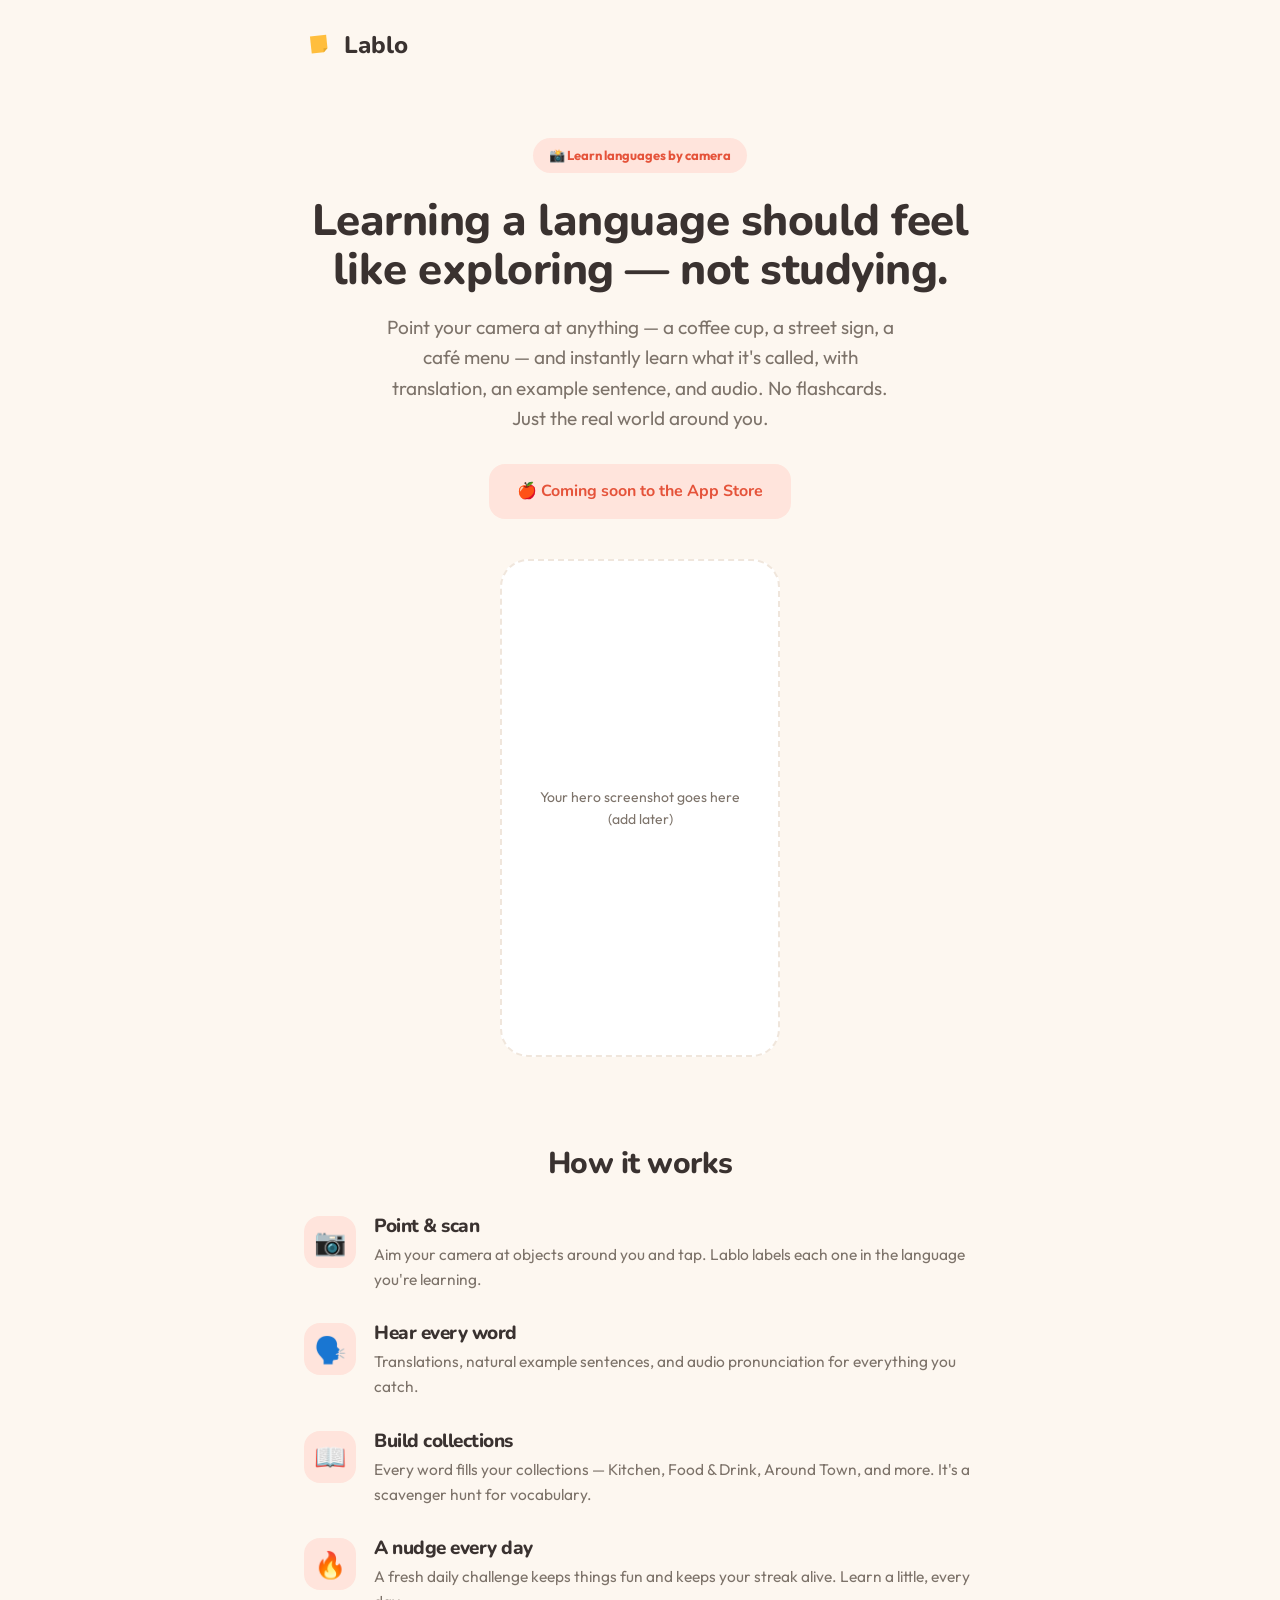
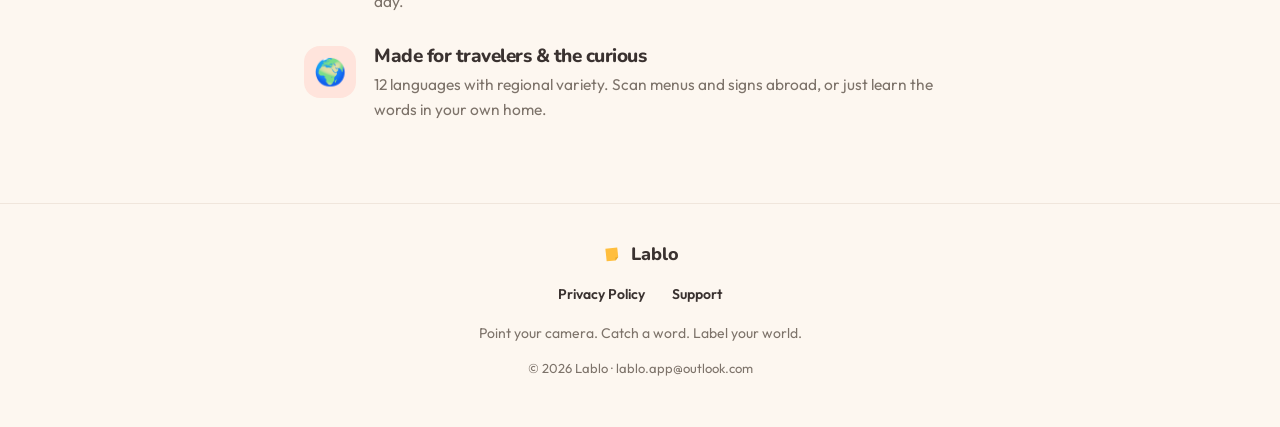
==== index.html @ a9642934 "Add files via upload" ====
<!DOCTYPE html>
<html lang="en">
<head>
<meta charset="UTF-8">
<meta name="viewport" content="width=device-width, initial-scale=1.0">
<title>Lablo — Learn languages by camera</title>
<meta name="description" content="Point your camera at anything and learn what it's called. Lablo turns the world around you into your language classroom. 12 languages, no flashcards.">
<meta property="og:title" content="Lablo — Learn languages by camera">
<meta property="og:description" content="Point your camera at the world and catch new words as you go. 12 languages. No flashcards.">
<meta property="og:type" content="website">
<link rel="preconnect" href="https://fonts.googleapis.com">
<link rel="preconnect" href="https://fonts.gstatic.com" crossorigin>
<link href="https://fonts.googleapis.com/css2?family=Nunito:wght@400;600;700;800&family=Outfit:wght@400;500;600;700&display=swap" rel="stylesheet">
<style>
  :root{
    --ink:#3a3230; --surface:#ffffff; --paper:#fdf7f0; --line:#f0e6dc;
    --muted:#7d736a; --green:#ff6b4a; --greenDk:#e5533a; --greenLt:#ffe4dc;
    --pop:#ffbe3d; --pop2:#48b085; --blue:#5b9bd5;
  }
  *{box-sizing:border-box;margin:0;padding:0;}
  body{font-family:'Outfit',sans-serif;background:var(--paper);color:var(--ink);-webkit-font-smoothing:antialiased;line-height:1.6;}
  h1,h2,h3{font-family:'Nunito',sans-serif;font-weight:800;letter-spacing:-0.5px;line-height:1.1;}
  a{color:var(--green);text-decoration:none;}
  a:hover{text-decoration:underline;}
  .wrap{max-width:720px;margin:0 auto;padding:0 24px;}

  /* header */
  header{padding:26px 0;}
  .logo{display:flex;align-items:center;gap:10px;}
  .logo svg{flex-shrink:0;}
  .logo span{font-family:'Nunito',sans-serif;font-size:24px;font-weight:800;}

  /* hero */
  .hero{text-align:center;padding:48px 0 40px;}
  .hero h1{font-size:44px;margin-bottom:18px;}
  .hero .sub{font-size:19px;color:var(--muted);max-width:520px;margin:0 auto 30px;}
  .hero .tag{display:inline-block;background:var(--greenLt);color:var(--greenDk);font-weight:700;font-size:13px;padding:7px 16px;border-radius:20px;margin-bottom:24px;}
  .cta{display:inline-flex;align-items:center;gap:9px;background:var(--ink);color:#fff;font-family:'Nunito',sans-serif;font-weight:700;font-size:16px;padding:15px 28px;border-radius:16px;}
  .cta:hover{text-decoration:none;opacity:0.92;}
  .cta.soon{background:var(--greenLt);color:var(--greenDk);cursor:default;}

  /* hero image placeholder */
  .shot{margin:40px auto 0;max-width:280px;aspect-ratio:9/16;background:var(--surface);border:2px dashed var(--line);border-radius:28px;display:flex;align-items:center;justify-content:center;color:var(--muted);font-size:14px;text-align:center;padding:20px;}

  /* features */
  .features{padding:50px 0;}
  .feature{display:flex;gap:18px;align-items:flex-start;margin-bottom:32px;}
  .feature .icon{width:52px;height:52px;border-radius:16px;background:var(--greenLt);display:flex;align-items:center;justify-content:center;font-size:26px;flex-shrink:0;}
  .feature h3{font-size:19px;margin-bottom:5px;}
  .feature p{color:var(--muted);font-size:15.5px;}

  /* section heading */
  .section-h{text-align:center;font-size:30px;margin-bottom:36px;}

  /* footer */
  footer{border-top:1px solid var(--line);padding:36px 0 48px;text-align:center;color:var(--muted);font-size:14px;}
  footer .links{margin-bottom:16px;}
  footer .links a{margin:0 12px;font-weight:600;color:var(--ink);}
  footer .brand{display:inline-flex;align-items:center;gap:8px;margin-bottom:14px;font-family:'Nunito',sans-serif;font-weight:800;font-size:18px;color:var(--ink);}

  @media(max-width:600px){
    .hero h1{font-size:34px;}
    .hero .sub{font-size:17px;}
  }
</style>
</head>
<body>

<header>
  <div class="wrap">
    <div class="logo">
      <svg width="30" height="30" viewBox="0 0 48 48"><g transform="rotate(-6 24 24)"><path d="M11 9h26v21l-6.5 6.5H11z" fill="#ffbe3d"/><path d="M30.5 36.5v-6.5h6.5z" fill="#e5a92e"/></g></svg>
      <span>Lablo</span>
    </div>
  </div>
</header>

<section class="hero">
  <div class="wrap">
    <div class="tag">📸 Learn languages by camera</div>
    <h1>Learning a language should feel like exploring — not studying.</h1>
    <p class="sub">Point your camera at anything — a coffee cup, a street sign, a café menu — and instantly learn what it's called, with translation, an example sentence, and audio. No flashcards. Just the real world around you.</p>
    <a href="#" class="cta soon">🍎 Coming soon to the App Store</a>
    <!-- When live, replace the button above with your real App Store link:
         <a href="YOUR_APP_STORE_URL" class="cta">Download on the App Store</a> -->
    <div class="shot">Your hero screenshot goes here<br>(add later)</div>
  </div>
</section>

<section class="features">
  <div class="wrap">
    <h2 class="section-h">How it works</h2>

    <div class="feature">
      <div class="icon">📷</div>
      <div>
        <h3>Point &amp; scan</h3>
        <p>Aim your camera at objects around you and tap. Lablo labels each one in the language you're learning.</p>
      </div>
    </div>

    <div class="feature">
      <div class="icon">🗣️</div>
      <div>
        <h3>Hear every word</h3>
        <p>Translations, natural example sentences, and audio pronunciation for everything you catch.</p>
      </div>
    </div>

    <div class="feature">
      <div class="icon">📖</div>
      <div>
        <h3>Build collections</h3>
        <p>Every word fills your collections — Kitchen, Food &amp; Drink, Around Town, and more. It's a scavenger hunt for vocabulary.</p>
      </div>
    </div>

    <div class="feature">
      <div class="icon">🔥</div>
      <div>
        <h3>A nudge every day</h3>
        <p>A fresh daily challenge keeps things fun and keeps your streak alive. Learn a little, every day.</p>
      </div>
    </div>

    <div class="feature">
      <div class="icon">🌍</div>
      <div>
        <h3>Made for travelers &amp; the curious</h3>
        <p>12 languages with regional variety. Scan menus and signs abroad, or just learn the words in your own home.</p>
      </div>
    </div>
  </div>
</section>

<footer>
  <div class="wrap">
    <div class="brand">
      <svg width="22" height="22" viewBox="0 0 48 48"><g transform="rotate(-6 24 24)"><path d="M11 9h26v21l-6.5 6.5H11z" fill="#ffbe3d"/><path d="M30.5 36.5v-6.5h6.5z" fill="#e5a92e"/></g></svg>
      Lablo
    </div>
    <div class="links">
      <a href="privacy.html">Privacy Policy</a>
      <a href="support.html">Support</a>
    </div>
    <div>Point your camera. Catch a word. Label your world.</div>
    <div style="margin-top:14px;font-size:13px;">© 2026 Lablo · <a href="mailto:lablo.app@outlook.com" style="color:var(--muted);">lablo.app@outlook.com</a></div>
  </div>
</footer>

</body>
</html>
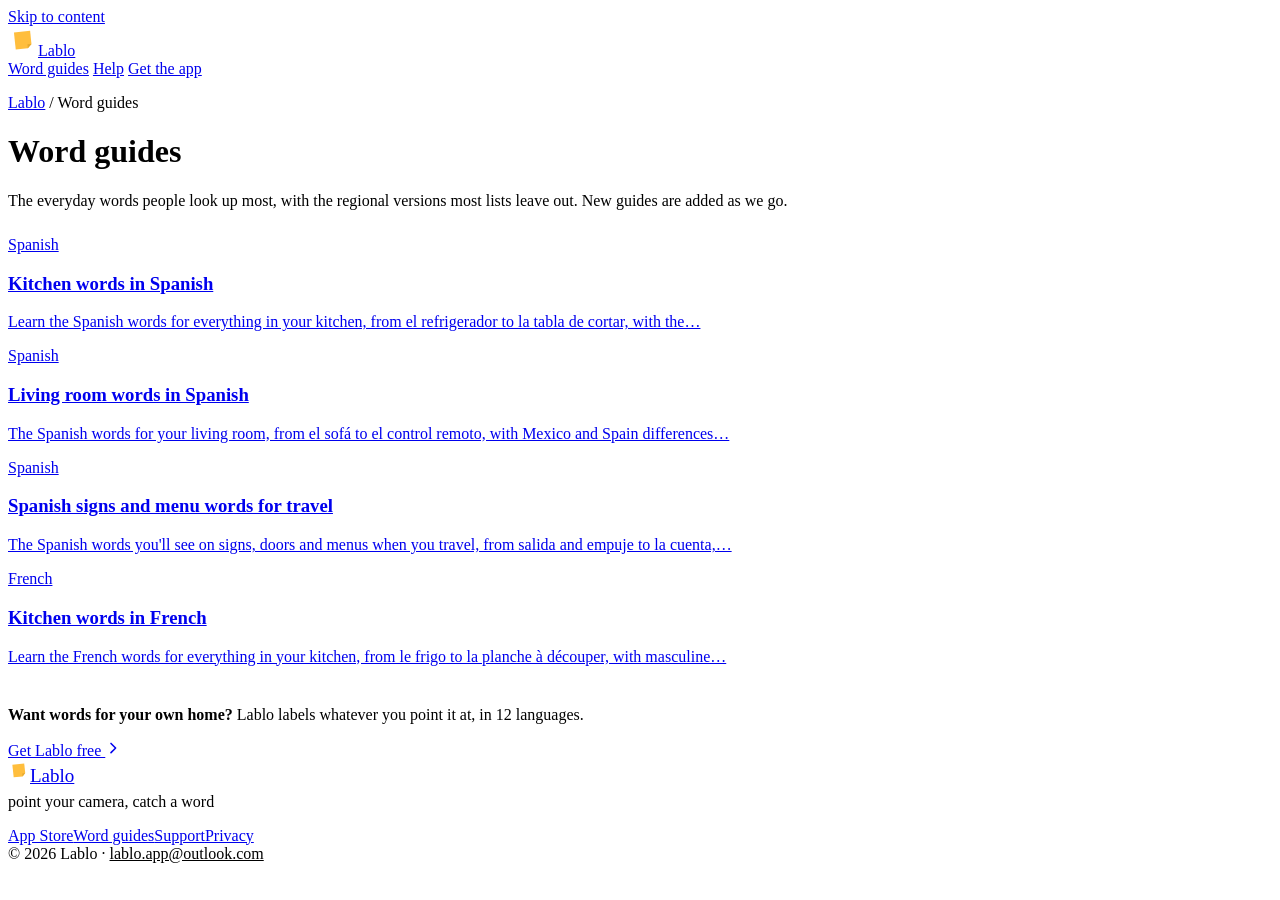
==== commit de6516f2: "Add files via upload" ====
--- a/index.html
+++ b/index.html
@@ -3,150 +3,58 @@
 <head>
 <meta charset="UTF-8">
 <meta name="viewport" content="width=device-width, initial-scale=1.0">
-<title>Lablo — Learn languages by camera</title>
-<meta name="description" content="Point your camera at anything and learn what it's called. Lablo turns the world around you into your language classroom. 12 languages, no flashcards.">
-<meta property="og:title" content="Lablo — Learn languages by camera">
-<meta property="og:description" content="Point your camera at the world and catch new words as you go. 12 languages. No flashcards.">
-<meta property="og:type" content="website">
+<title>Free Word Guides: Everyday Spanish and French Vocabulary | Lablo</title>
+<meta name="description" content="Free guides to the everyday words people look up most, in Spanish and French, with regional versions and example sentences.">
+<link rel="canonical" href="https://lablo.app/words/">
+<meta name="apple-itunes-app" content="app-id=6800958942">
+<meta name="theme-color" content="#fdf7f0">
+<meta property="og:type" content="article">
+<meta property="og:url" content="https://lablo.app/words/">
+<meta property="og:title" content="Free Word Guides: Everyday Spanish and French Vocabulary | Lablo">
+<meta property="og:description" content="Free guides to the everyday words people look up most, in Spanish and French, with regional versions and example sentences.">
+<meta property="og:image" content="https://lablo.app/assets/og-image.jpg">
+<meta name="twitter:card" content="summary_large_image">
+<link rel="icon" href="/assets/favicon.svg" type="image/svg+xml">
 <link rel="preconnect" href="https://fonts.googleapis.com">
 <link rel="preconnect" href="https://fonts.gstatic.com" crossorigin>
-<link href="https://fonts.googleapis.com/css2?family=Nunito:wght@400;600;700;800&family=Outfit:wght@400;500;600;700&display=swap" rel="stylesheet">
-<style>
-  :root{
-    --ink:#3a3230; --surface:#ffffff; --paper:#fdf7f0; --line:#f0e6dc;
-    --muted:#7d736a; --green:#ff6b4a; --greenDk:#e5533a; --greenLt:#ffe4dc;
-    --pop:#ffbe3d; --pop2:#48b085; --blue:#5b9bd5;
-  }
-  *{box-sizing:border-box;margin:0;padding:0;}
-  body{font-family:'Outfit',sans-serif;background:var(--paper);color:var(--ink);-webkit-font-smoothing:antialiased;line-height:1.6;}
-  h1,h2,h3{font-family:'Nunito',sans-serif;font-weight:800;letter-spacing:-0.5px;line-height:1.1;}
-  a{color:var(--green);text-decoration:none;}
-  a:hover{text-decoration:underline;}
-  .wrap{max-width:720px;margin:0 auto;padding:0 24px;}
+<link href="https://fonts.googleapis.com/css2?family=Nunito:wght@600;700;800&family=Outfit:wght@400;500;600;700&family=Kalam&display=swap" rel="stylesheet">
+<link rel="stylesheet" href="/assets/site.css">
 
-  /* header */
-  header{padding:26px 0;}
-  .logo{display:flex;align-items:center;gap:10px;}
-  .logo svg{flex-shrink:0;}
-  .logo span{font-family:'Nunito',sans-serif;font-size:24px;font-weight:800;}
-
-  /* hero */
-  .hero{text-align:center;padding:48px 0 40px;}
-  .hero h1{font-size:44px;margin-bottom:18px;}
-  .hero .sub{font-size:19px;color:var(--muted);max-width:520px;margin:0 auto 30px;}
-  .hero .tag{display:inline-block;background:var(--greenLt);color:var(--greenDk);font-weight:700;font-size:13px;padding:7px 16px;border-radius:20px;margin-bottom:24px;}
-  .cta{display:inline-flex;align-items:center;gap:9px;background:var(--ink);color:#fff;font-family:'Nunito',sans-serif;font-weight:700;font-size:16px;padding:15px 28px;border-radius:16px;}
-  .cta:hover{text-decoration:none;opacity:0.92;}
-  .cta.soon{background:var(--greenLt);color:var(--greenDk);cursor:default;}
-
-  /* hero image placeholder */
-  .shot{margin:40px auto 0;max-width:280px;aspect-ratio:9/16;background:var(--surface);border:2px dashed var(--line);border-radius:28px;display:flex;align-items:center;justify-content:center;color:var(--muted);font-size:14px;text-align:center;padding:20px;}
-
-  /* features */
-  .features{padding:50px 0;}
-  .feature{display:flex;gap:18px;align-items:flex-start;margin-bottom:32px;}
-  .feature .icon{width:52px;height:52px;border-radius:16px;background:var(--greenLt);display:flex;align-items:center;justify-content:center;font-size:26px;flex-shrink:0;}
-  .feature h3{font-size:19px;margin-bottom:5px;}
-  .feature p{color:var(--muted);font-size:15.5px;}
-
-  /* section heading */
-  .section-h{text-align:center;font-size:30px;margin-bottom:36px;}
-
-  /* footer */
-  footer{border-top:1px solid var(--line);padding:36px 0 48px;text-align:center;color:var(--muted);font-size:14px;}
-  footer .links{margin-bottom:16px;}
-  footer .links a{margin:0 12px;font-weight:600;color:var(--ink);}
-  footer .brand{display:inline-flex;align-items:center;gap:8px;margin-bottom:14px;font-family:'Nunito',sans-serif;font-weight:800;font-size:18px;color:var(--ink);}
-
-  @media(max-width:600px){
-    .hero h1{font-size:34px;}
-    .hero .sub{font-size:17px;}
-  }
-</style>
 </head>
 <body>
-
-<header>
+<a class="skip" href="#main">Skip to content</a>
+<svg width="0" height="0" style="position:absolute" aria-hidden="true">
+  <symbol id="d-phone" viewBox="0 0 24 24"><g fill="none" stroke="currentColor" stroke-width="2.1" stroke-linecap="round" stroke-linejoin="round"><path d="M7.2 3.2c3.2-.2 6.4-.2 9.6 0 .2 5.9.2 11.7 0 17.6-3.2.2-6.4.2-9.6 0-.2-5.9-.2-11.7 0-17.6z"/><path d="M10.6 17.8c1-.1 1.9-.1 2.8 0"/></g></symbol>
+  <symbol id="d-next" viewBox="0 0 24 24"><path d="M9 5.2c2.3 2.3 4.6 4.6 6.9 6.8-2.3 2.4-4.6 4.7-6.9 7" fill="none" stroke="currentColor" stroke-width="2.4" stroke-linecap="round" stroke-linejoin="round"/></symbol>
+</svg>
+<header class="site-head">
   <div class="wrap">
-    <div class="logo">
-      <svg width="30" height="30" viewBox="0 0 48 48"><g transform="rotate(-6 24 24)"><path d="M11 9h26v21l-6.5 6.5H11z" fill="#ffbe3d"/><path d="M30.5 36.5v-6.5h6.5z" fill="#e5a92e"/></g></svg>
-      <span>Lablo</span>
-    </div>
+    <a class="brand" href="/" aria-label="Lablo home"><svg width="30" height="30" viewBox="0 0 48 48" aria-hidden="true"><g transform="rotate(-6 24 24)"><path d="M11 9h26v21l-6.5 6.5H11z" fill="#ffbe3d"/><path d="M30.5 36.5v-6.5h6.5z" fill="#e5a92e"/></g></svg>Lablo</a>
+    <nav class="nav" aria-label="Main">
+      <a class="hide-sm" href="/words/">Word guides</a>
+      <a class="hide-sm" href="/support.html">Help</a>
+      <a class="get" href="https://apps.apple.com/us/app/lablo/id6800958942">Get the app</a>
+    </nav>
   </div>
 </header>
 
-<section class="hero">
+<main id="main"><div class="wrap narrow article">
+<p class="crumbs"><a href="/">Lablo</a> / Word guides</p><h1>Word guides</h1>
+<p class="intro">The everyday words people look up most, with the regional versions most lists leave out. New guides are added as we go.</p>
+<div class="guides" style="margin-top:26px"><a class="card guide" href="/words/spanish-kitchen-words.html"><span class="lang-tag">Spanish</span><h3>Kitchen words in Spanish</h3><p>Learn the Spanish words for everything in your kitchen, from el refrigerador to la tabla de cortar, with the…</p></a><a class="card guide" href="/words/spanish-living-room-words.html"><span class="lang-tag">Spanish</span><h3>Living room words in Spanish</h3><p>The Spanish words for your living room, from el sofá to el control remoto, with Mexico and Spain differences…</p></a><a class="card guide" href="/words/spanish-signs-and-menus.html"><span class="lang-tag">Spanish</span><h3>Spanish signs and menu words for travel</h3><p>The Spanish words you&#x27;ll see on signs, doors and menus when you travel, from salida and empuje to la cuenta,…</p></a><a class="card guide" href="/words/french-kitchen-words.html"><span class="lang-tag">French</span><h3>Kitchen words in French</h3><p>Learn the French words for everything in your kitchen, from le frigo to la planche à découper, with masculine…</p></a></div>
+<div class="sticky inline-cta" style="margin-top:40px"><p><strong>Want words for your own home?</strong> Lablo labels whatever you point it at, in 12 languages.</p><a class="btn" href="https://apps.apple.com/us/app/lablo/id6800958942">Get Lablo free <svg width="16" height="16" aria-hidden="true"><use href="#d-next"/></svg></a></div>
+</div></main>
+<footer class="site-foot">
   <div class="wrap">
-    <div class="tag">📸 Learn languages by camera</div>
-    <h1>Learning a language should feel like exploring — not studying.</h1>
-    <p class="sub">Point your camera at anything — a coffee cup, a street sign, a café menu — and instantly learn what it's called, with translation, an example sentence, and audio. No flashcards. Just the real world around you.</p>
-    <a href="#" class="cta soon">🍎 Coming soon to the App Store</a>
-    <!-- When live, replace the button above with your real App Store link:
-         <a href="YOUR_APP_STORE_URL" class="cta">Download on the App Store</a> -->
-    <div class="shot">Your hero screenshot goes here<br>(add later)</div>
-  </div>
-</section>
-
-<section class="features">
-  <div class="wrap">
-    <h2 class="section-h">How it works</h2>
-
-    <div class="feature">
-      <div class="icon">📷</div>
-      <div>
-        <h3>Point &amp; scan</h3>
-        <p>Aim your camera at objects around you and tap. Lablo labels each one in the language you're learning.</p>
-      </div>
+    <div>
+      <a class="brand" href="/" style="font-size:19px"><svg width="22" height="22" viewBox="0 0 48 48" aria-hidden="true"><g transform="rotate(-6 24 24)"><path d="M11 9h26v21l-6.5 6.5H11z" fill="#ffbe3d"/><path d="M30.5 36.5v-6.5h6.5z" fill="#e5a92e"/></g></svg>Lablo</a>
+      <p class="sign" style="margin-top:6px">point your camera, catch a word</p>
     </div>
-
-    <div class="feature">
-      <div class="icon">🗣️</div>
-      <div>
-        <h3>Hear every word</h3>
-        <p>Translations, natural example sentences, and audio pronunciation for everything you catch.</p>
-      </div>
-    </div>
-
-    <div class="feature">
-      <div class="icon">📖</div>
-      <div>
-        <h3>Build collections</h3>
-        <p>Every word fills your collections — Kitchen, Food &amp; Drink, Around Town, and more. It's a scavenger hunt for vocabulary.</p>
-      </div>
-    </div>
-
-    <div class="feature">
-      <div class="icon">🔥</div>
-      <div>
-        <h3>A nudge every day</h3>
-        <p>A fresh daily challenge keeps things fun and keeps your streak alive. Learn a little, every day.</p>
-      </div>
-    </div>
-
-    <div class="feature">
-      <div class="icon">🌍</div>
-      <div>
-        <h3>Made for travelers &amp; the curious</h3>
-        <p>12 languages with regional variety. Scan menus and signs abroad, or just learn the words in your own home.</p>
-      </div>
-    </div>
-  </div>
-</section>
-
-<footer>
-  <div class="wrap">
-    <div class="brand">
-      <svg width="22" height="22" viewBox="0 0 48 48"><g transform="rotate(-6 24 24)"><path d="M11 9h26v21l-6.5 6.5H11z" fill="#ffbe3d"/><path d="M30.5 36.5v-6.5h6.5z" fill="#e5a92e"/></g></svg>
-      Lablo
-    </div>
-    <div class="links">
-      <a href="privacy.html">Privacy Policy</a>
-      <a href="support.html">Support</a>
-    </div>
-    <div>Point your camera. Catch a word. Label your world.</div>
-    <div style="margin-top:14px;font-size:13px;">© 2026 Lablo · <a href="mailto:lablo.app@outlook.com" style="color:var(--muted);">lablo.app@outlook.com</a></div>
+    <nav aria-label="Footer">
+      <a href="https://apps.apple.com/us/app/lablo/id6800958942">App Store</a><a href="/words/">Word guides</a><a href="/support.html">Support</a><a href="/privacy.html">Privacy</a>
+    </nav>
+    <div>© 2026 Lablo · <a href="mailto:lablo.app@outlook.com" style="color:var(--muted)">lablo.app@outlook.com</a></div>
   </div>
 </footer>
-
 </body>
 </html>
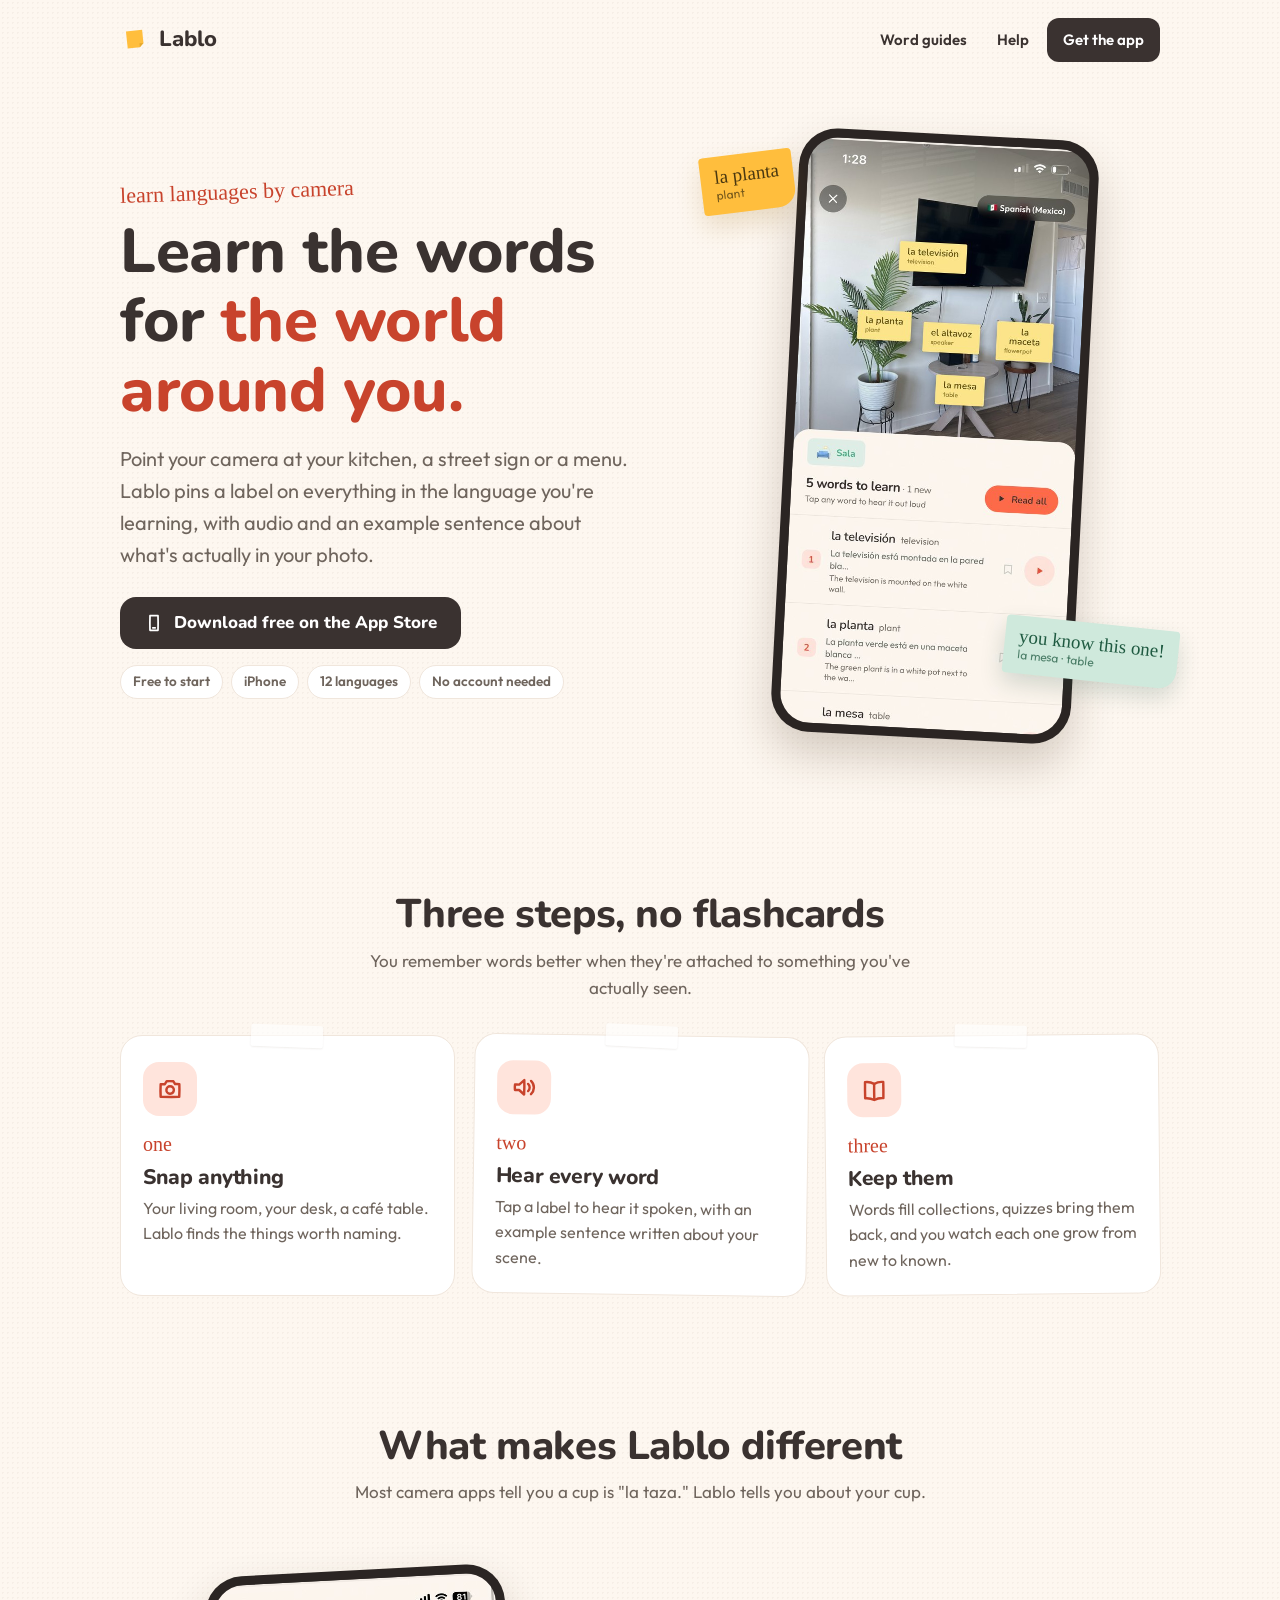
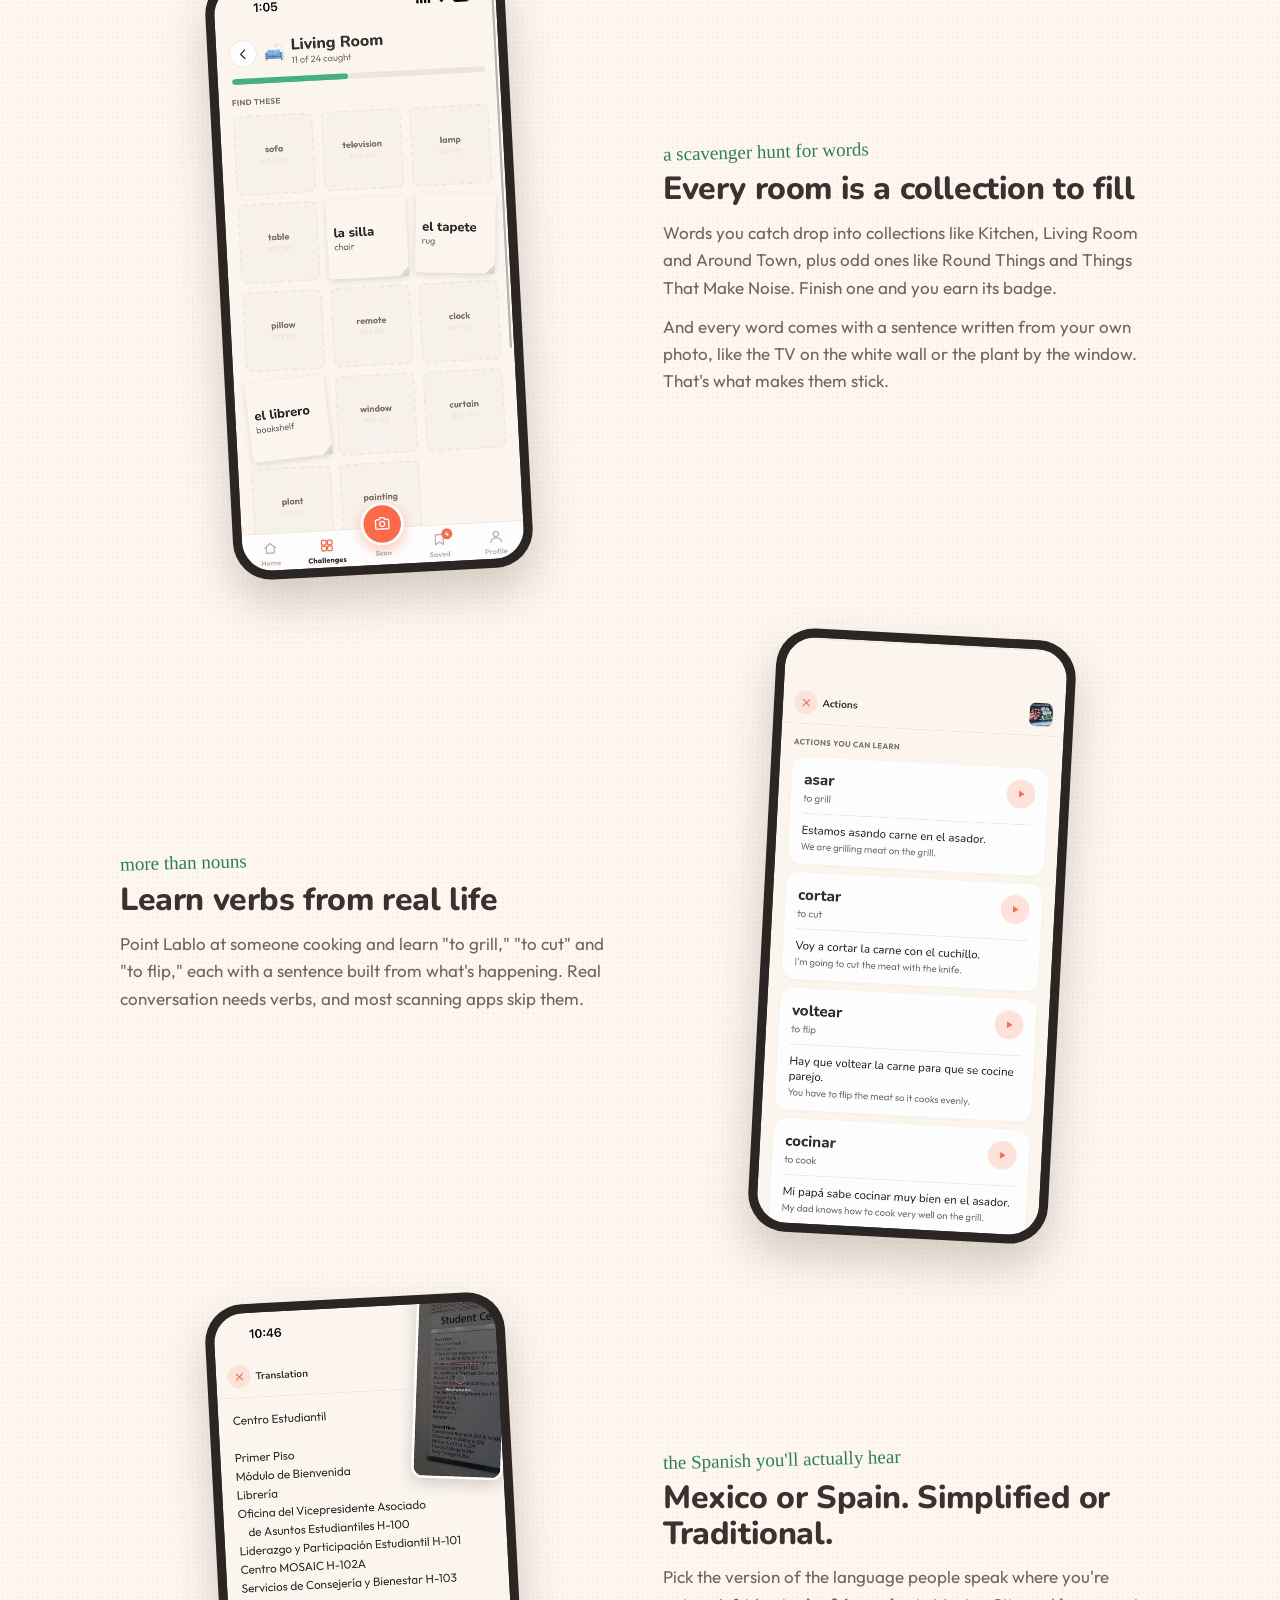
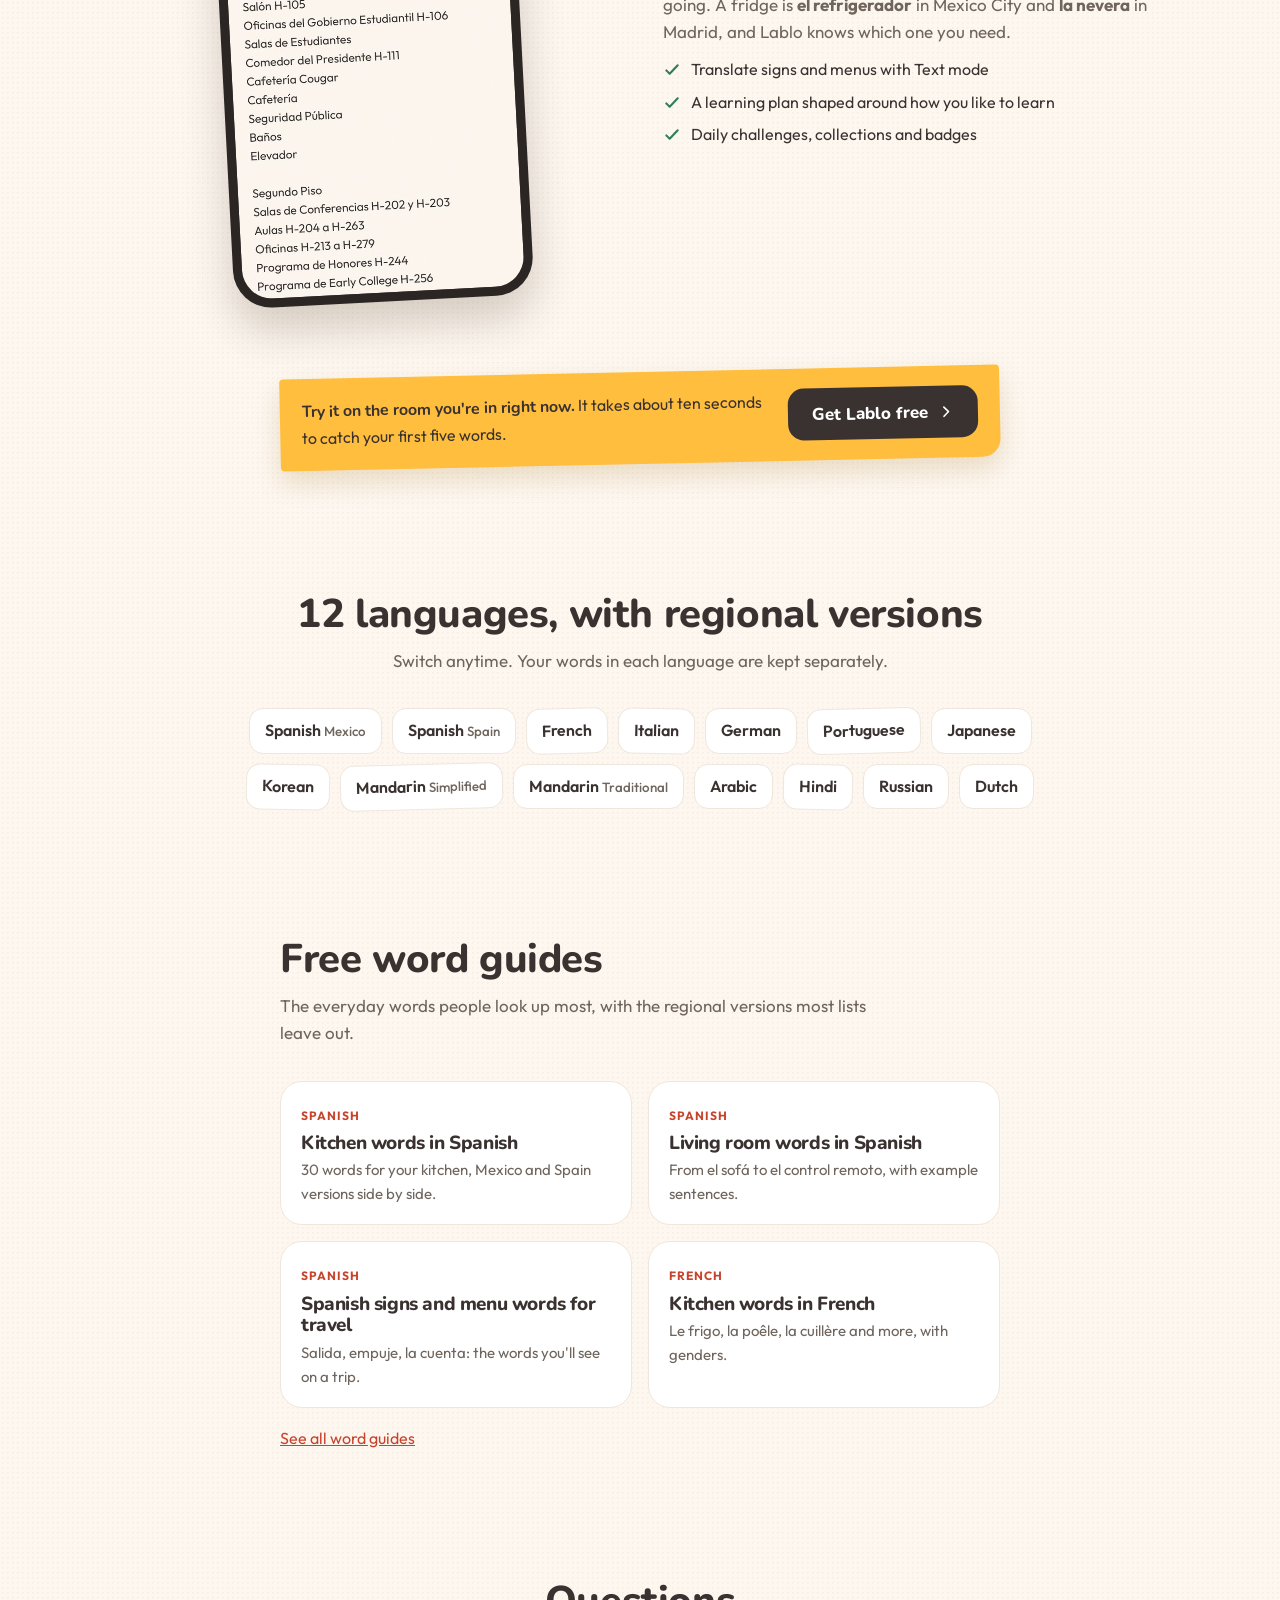
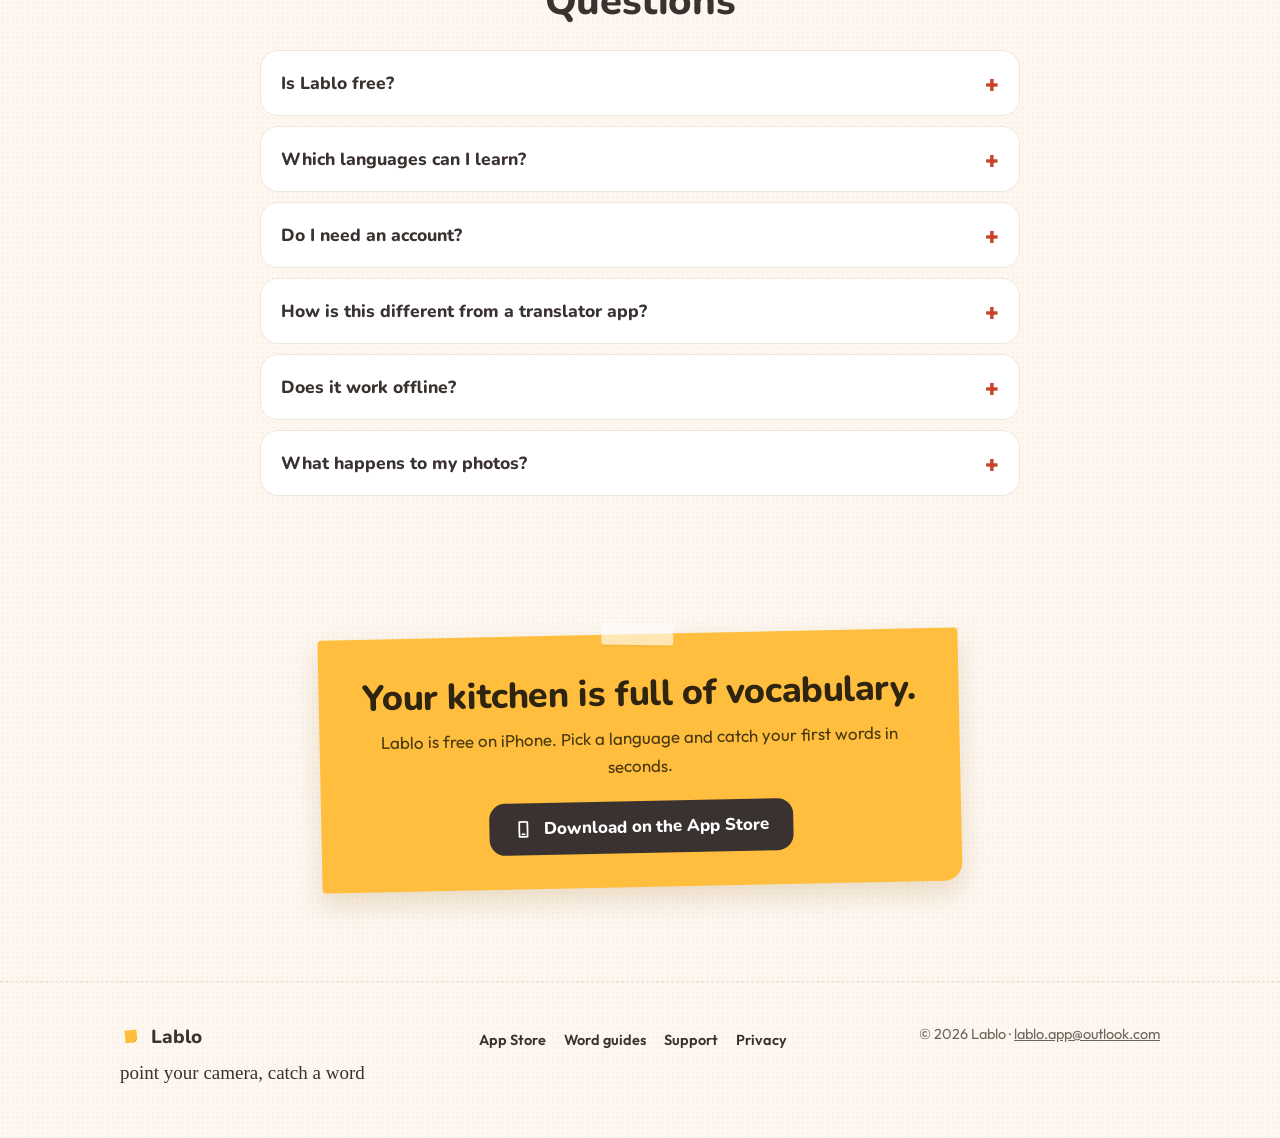
==== commit 039b3f17: "Add files via upload" ====
--- a/index.html
+++ b/index.html
@@ -3,47 +3,220 @@
 <head>
 <meta charset="UTF-8">
 <meta name="viewport" content="width=device-width, initial-scale=1.0">
-<title>Free Word Guides: Everyday Spanish and French Vocabulary | Lablo</title>
-<meta name="description" content="Free guides to the everyday words people look up most, in Spanish and French, with regional versions and example sentences.">
-<link rel="canonical" href="https://lablo.app/words/">
+<title>Lablo: Learn a Language With Your Camera | Free iPhone App</title>
+<meta name="description" content="Point your camera at your kitchen, a street sign or a menu and Lablo labels everything in the language you're learning, with audio and example sentences. Free on iPhone. 12 languages.">
+<link rel="canonical" href="https://lablo.app/">
 <meta name="apple-itunes-app" content="app-id=6800958942">
 <meta name="theme-color" content="#fdf7f0">
-<meta property="og:type" content="article">
-<meta property="og:url" content="https://lablo.app/words/">
-<meta property="og:title" content="Free Word Guides: Everyday Spanish and French Vocabulary | Lablo">
-<meta property="og:description" content="Free guides to the everyday words people look up most, in Spanish and French, with regional versions and example sentences.">
-<meta property="og:image" content="https://lablo.app/assets/og-image.jpg">
+<meta property="og:type" content="website">
+<meta property="og:url" content="https://lablo.app/">
+<meta property="og:title" content="Lablo: learn the words for the world around you">
+<meta property="og:description" content="Point your camera at anything and learn what it's called in Spanish, French, Japanese and 9 more languages. Free on iPhone.">
+<meta property="og:image" content="https://lablo.app/og-image.jpg">
 <meta name="twitter:card" content="summary_large_image">
-<link rel="icon" href="/assets/favicon.svg" type="image/svg+xml">
+<link rel="icon" href="/favicon.svg" type="image/svg+xml">
 <link rel="preconnect" href="https://fonts.googleapis.com">
 <link rel="preconnect" href="https://fonts.gstatic.com" crossorigin>
 <link href="https://fonts.googleapis.com/css2?family=Nunito:wght@600;700;800&family=Outfit:wght@400;500;600;700&family=Kalam&display=swap" rel="stylesheet">
-<link rel="stylesheet" href="/assets/site.css">
-
+<link rel="stylesheet" href="/site.css">
+<script type="application/ld+json">
+{
+  "@context":"https://schema.org",
+  "@type":"MobileApplication",
+  "name":"Lablo",
+  "operatingSystem":"iOS",
+  "applicationCategory":"EducationalApplication",
+  "description":"Learn a language with your camera. Lablo labels the things around you in the language you're learning, with audio and example sentences.",
+  "url":"https://lablo.app/",
+  "downloadUrl":"https://apps.apple.com/us/app/lablo/id6800958942",
+  "image":"https://lablo.app/og-image.jpg",
+  "inLanguage":"en",
+  "offers":{"@type":"Offer","price":"0","priceCurrency":"USD"}
+}
+</script>
+<script type="application/ld+json">
+{
+  "@context":"https://schema.org",
+  "@type":"FAQPage",
+  "mainEntity":[
+    {"@type":"Question","name":"Is Lablo free?","acceptedAnswer":{"@type":"Answer","text":"Yes. Lablo is free to download and includes 15 scans every day. Your words, collections and progress are always yours."}},
+    {"@type":"Question","name":"Which languages can I learn with Lablo?","acceptedAnswer":{"@type":"Answer","text":"Spanish (Mexico or Spain), French, Italian, German, Portuguese, Japanese, Korean, Mandarin Chinese (Simplified or Traditional), Arabic, Hindi, Russian and Dutch."}},
+    {"@type":"Question","name":"Do I need an account?","acceptedAnswer":{"@type":"Answer","text":"No. Open the app, pick your language and start scanning. There's nothing to sign up for."}},
+    {"@type":"Question","name":"How is Lablo different from a translator app?","acceptedAnswer":{"@type":"Answer","text":"A translator gives you an answer and you move on. Lablo helps you keep the words: it labels the objects in your own photo, writes example sentences about that exact scene, saves words to collections, and quizzes you on them later."}},
+    {"@type":"Question","name":"Does Lablo work offline?","acceptedAnswer":{"@type":"Answer","text":"Scanning needs an internet connection. Your saved words, collections and progress are stored on your phone."}},
+    {"@type":"Question","name":"What happens to my photos?","acceptedAnswer":{"@type":"Answer","text":"Photos are only used to create your labels and sentences. They aren't sold, used for ads, or linked to your identity. See the privacy policy for details."}}
+  ]
+}
+</script>
 </head>
 <body>
 <a class="skip" href="#main">Skip to content</a>
+
+<!-- hand-drawn doodles (Lablo's own icon set) -->
 <svg width="0" height="0" style="position:absolute" aria-hidden="true">
+  <symbol id="d-camera" viewBox="0 0 24 24"><g fill="none" stroke="currentColor" stroke-width="2.1" stroke-linecap="round" stroke-linejoin="round"><path d="M4 7.9c1.2-.1 2.4 0 3.6 0l1.6-2.6c1.9-.1 3.8-.1 5.7.1l1.5 2.4c1.2 0 2.4-.1 3.6.1.2 3.6.1 7.2-.1 10.8-5.3.2-10.6.1-15.9 0-.2-3.6-.2-7.2 0-10.8z"/><path d="M12 9.6c2 0 3.4 1.4 3.3 3.3-.1 1.9-1.5 3.2-3.4 3.1-1.8-.1-3.1-1.5-3-3.3.1-1.7 1.4-3.1 3.1-3.1z"/></g></symbol>
+  <symbol id="d-sound" viewBox="0 0 24 24"><g fill="none" stroke="currentColor" stroke-width="2.1" stroke-linecap="round" stroke-linejoin="round"><path d="M4.2 9.7c1.2-.1 2.4-.1 3.6 0l4.3-3.9c.2 4.1.2 8.2 0 12.3l-4.3-3.8c-1.2.1-2.4.1-3.6 0-.2-1.5-.2-3.1 0-4.6z"/><path d="M15.4 9c.9.8 1.4 1.9 1.4 3.1 0 1.1-.5 2.2-1.3 3"/><path d="M17.9 6.4c1.6 1.5 2.5 3.5 2.5 5.7 0 2.1-.9 4.1-2.4 5.6"/></g></symbol>
+  <symbol id="d-book" viewBox="0 0 24 24"><g fill="none" stroke="currentColor" stroke-width="2.1" stroke-linecap="round" stroke-linejoin="round"><path d="M12 6.6c-2.4-1.4-5.1-1.9-7.8-1.6-.1 4.6-.1 9.2 0 13.8 2.7-.2 5.4.3 7.8 1.6 2.4-1.3 5.1-1.8 7.8-1.6.1-4.6.1-9.2 0-13.8-2.7-.3-5.4.2-7.8 1.6z"/><path d="M12 6.7c-.1 4.3-.1 8.6 0 12.9"/></g></symbol>
+  <symbol id="d-check" viewBox="0 0 24 24"><path d="M4.5 12.6c1.5 1.4 3 2.9 4.4 4.4 3.6-3.8 7.2-7.6 10.7-11.3" fill="none" stroke="currentColor" stroke-width="2.8" stroke-linecap="round" stroke-linejoin="round"/></symbol>
+  <symbol id="d-next" viewBox="0 0 24 24"><path d="M9 5.2c2.3 2.3 4.6 4.6 6.9 6.8-2.3 2.4-4.6 4.7-6.9 7" fill="none" stroke="currentColor" stroke-width="2.4" stroke-linecap="round" stroke-linejoin="round"/></symbol>
   <symbol id="d-phone" viewBox="0 0 24 24"><g fill="none" stroke="currentColor" stroke-width="2.1" stroke-linecap="round" stroke-linejoin="round"><path d="M7.2 3.2c3.2-.2 6.4-.2 9.6 0 .2 5.9.2 11.7 0 17.6-3.2.2-6.4.2-9.6 0-.2-5.9-.2-11.7 0-17.6z"/><path d="M10.6 17.8c1-.1 1.9-.1 2.8 0"/></g></symbol>
-  <symbol id="d-next" viewBox="0 0 24 24"><path d="M9 5.2c2.3 2.3 4.6 4.6 6.9 6.8-2.3 2.4-4.6 4.7-6.9 7" fill="none" stroke="currentColor" stroke-width="2.4" stroke-linecap="round" stroke-linejoin="round"/></symbol>
 </svg>
+
 <header class="site-head">
   <div class="wrap">
-    <a class="brand" href="/" aria-label="Lablo home"><svg width="30" height="30" viewBox="0 0 48 48" aria-hidden="true"><g transform="rotate(-6 24 24)"><path d="M11 9h26v21l-6.5 6.5H11z" fill="#ffbe3d"/><path d="M30.5 36.5v-6.5h6.5z" fill="#e5a92e"/></g></svg>Lablo</a>
+    <a class="brand" href="/" aria-label="Lablo home">
+      <svg width="30" height="30" viewBox="0 0 48 48" aria-hidden="true"><g transform="rotate(-6 24 24)"><path d="M11 9h26v21l-6.5 6.5H11z" fill="#ffbe3d"/><path d="M30.5 36.5v-6.5h6.5z" fill="#e5a92e"/></g></svg>
+      Lablo
+    </a>
     <nav class="nav" aria-label="Main">
-      <a class="hide-sm" href="/words/">Word guides</a>
+      <a class="hide-sm" href="/guides.html">Word guides</a>
       <a class="hide-sm" href="/support.html">Help</a>
       <a class="get" href="https://apps.apple.com/us/app/lablo/id6800958942">Get the app</a>
     </nav>
   </div>
 </header>
 
-<main id="main"><div class="wrap narrow article">
-<p class="crumbs"><a href="/">Lablo</a> / Word guides</p><h1>Word guides</h1>
-<p class="intro">The everyday words people look up most, with the regional versions most lists leave out. New guides are added as we go.</p>
-<div class="guides" style="margin-top:26px"><a class="card guide" href="/words/spanish-kitchen-words.html"><span class="lang-tag">Spanish</span><h3>Kitchen words in Spanish</h3><p>Learn the Spanish words for everything in your kitchen, from el refrigerador to la tabla de cortar, with the…</p></a><a class="card guide" href="/words/spanish-living-room-words.html"><span class="lang-tag">Spanish</span><h3>Living room words in Spanish</h3><p>The Spanish words for your living room, from el sofá to el control remoto, with Mexico and Spain differences…</p></a><a class="card guide" href="/words/spanish-signs-and-menus.html"><span class="lang-tag">Spanish</span><h3>Spanish signs and menu words for travel</h3><p>The Spanish words you&#x27;ll see on signs, doors and menus when you travel, from salida and empuje to la cuenta,…</p></a><a class="card guide" href="/words/french-kitchen-words.html"><span class="lang-tag">French</span><h3>Kitchen words in French</h3><p>Learn the French words for everything in your kitchen, from le frigo to la planche à découper, with masculine…</p></a></div>
-<div class="sticky inline-cta" style="margin-top:40px"><p><strong>Want words for your own home?</strong> Lablo labels whatever you point it at, in 12 languages.</p><a class="btn" href="https://apps.apple.com/us/app/lablo/id6800958942">Get Lablo free <svg width="16" height="16" aria-hidden="true"><use href="#d-next"/></svg></a></div>
-</div></main>
+<main id="main">
+<section class="hero">
+  <div class="wrap">
+    <div>
+      <span class="kicker">learn languages by camera</span>
+      <h1>Learn the words for <em>the world around you.</em></h1>
+      <p class="lead">Point your camera at your kitchen, a street sign or a menu. Lablo pins a label on everything in the language you're learning, with audio and an example sentence about what's actually in your photo.</p>
+      <a class="btn" href="https://apps.apple.com/us/app/lablo/id6800958942">
+        <svg width="20" height="20" aria-hidden="true"><use href="#d-phone"/></svg>
+        Download free on the App Store
+      </a>
+      <div class="chips"><span class="chip">Free to start</span><span class="chip">iPhone</span><span class="chip">12 languages</span><span class="chip">No account needed</span></div>
+    </div>
+    <div class="hero-art">
+      <span class="note sticky n1">la planta<small>plant</small></span>
+      <div class="phone tilt-r"><img src="/shot-1_hero.jpg" alt="Lablo labeling a living room in Spanish: la televisión, la planta, la mesa" width="560" height="1164" fetchpriority="high"></div>
+      <span class="note sticky n2">you know this one!<small>la mesa · table</small></span>
+    </div>
+  </div>
+</section>
+
+<section aria-labelledby="how">
+  <div class="wrap">
+    <div class="center">
+      <h2 class="section-h" id="how">Three steps, no flashcards</h2>
+      <p class="section-sub">You remember words better when they're attached to something you've actually seen.</p>
+    </div>
+    <div class="steps">
+      <div class="card step"><span class="tape"></span>
+        <div class="doodle"><svg width="28" height="28" style="color:var(--coral-dk)" aria-hidden="true"><use href="#d-camera"/></svg></div>
+        <span class="num">one</span><h3>Snap anything</h3><p>Your living room, your desk, a café table. Lablo finds the things worth naming.</p></div>
+      <div class="card step"><span class="tape"></span>
+        <div class="doodle"><svg width="28" height="28" style="color:var(--coral-dk)" aria-hidden="true"><use href="#d-sound"/></svg></div>
+        <span class="num">two</span><h3>Hear every word</h3><p>Tap a label to hear it spoken, with an example sentence written about your scene.</p></div>
+      <div class="card step"><span class="tape"></span>
+        <div class="doodle"><svg width="28" height="28" style="color:var(--coral-dk)" aria-hidden="true"><use href="#d-book"/></svg></div>
+        <span class="num">three</span><h3>Keep them</h3><p>Words fill collections, quizzes bring them back, and you watch each one grow from new to known.</p></div>
+    </div>
+  </div>
+</section>
+
+<section aria-labelledby="diff">
+  <div class="wrap">
+    <div class="center">
+      <h2 class="section-h" id="diff">What makes Lablo different</h2>
+      <p class="section-sub">Most camera apps tell you a cup is "la taza." Lablo tells you about your cup.</p>
+    </div>
+
+    <div class="feature">
+      <div>
+        <span class="label">a scavenger hunt for words</span>
+        <h3>Every room is a collection to fill</h3>
+        <p>Words you catch drop into collections like Kitchen, Living Room and Around Town, plus odd ones like Round Things and Things That Make Noise. Finish one and you earn its badge.</p>
+        <p>And every word comes with a sentence written from your own photo, like the TV on the white wall or the plant by the window. That's what makes them stick.</p>
+      </div>
+      <div class="feature-art"><div class="phone tilt-l"><img src="/shot-2_collection.jpg" alt="Lablo collection page showing words caught in a living room" width="560" height="1164" loading="lazy"></div></div>
+    </div>
+
+    <div class="feature">
+      <div>
+        <span class="label">more than nouns</span>
+        <h3>Learn verbs from real life</h3>
+        <p>Point Lablo at someone cooking and learn "to grill," "to cut" and "to flip," each with a sentence built from what's happening. Real conversation needs verbs, and most scanning apps skip them.</p>
+      </div>
+      <div class="feature-art"><div class="phone tilt-r"><img src="/shot-6_actions.jpg" alt="Lablo Actions mode listing Spanish verbs like asar, cortar and voltear" width="560" height="1164" loading="lazy"></div></div>
+    </div>
+
+    <div class="feature">
+      <div>
+        <span class="label">the Spanish you'll actually hear</span>
+        <h3>Mexico or Spain. Simplified or Traditional.</h3>
+        <p>Pick the version of the language people speak where you're going. A fridge is <b>el refrigerador</b> in Mexico City and <b>la nevera</b> in Madrid, and Lablo knows which one you need.</p>
+        <ul>
+          <li><svg width="18" height="18" style="color:var(--green-dk)" aria-hidden="true"><use href="#d-check"/></svg>Translate signs and menus with Text mode</li>
+          <li><svg width="18" height="18" style="color:var(--green-dk)" aria-hidden="true"><use href="#d-check"/></svg>A learning plan shaped around how you like to learn</li>
+          <li><svg width="18" height="18" style="color:var(--green-dk)" aria-hidden="true"><use href="#d-check"/></svg>Daily challenges, collections and badges</li>
+        </ul>
+      </div>
+      <div class="feature-art"><div class="phone tilt-l"><img src="/shot-7_text.jpg" alt="Lablo Text mode translating a building directory sign into Spanish" width="560" height="1164" loading="lazy"></div></div>
+    </div>
+
+    <div class="sticky inline-cta" style="max-width:720px;margin:40px auto 0">
+      <p><strong>Try it on the room you're in right now.</strong> It takes about ten seconds to catch your first five words.</p>
+      <a class="btn" href="https://apps.apple.com/us/app/lablo/id6800958942">Get Lablo free <svg width="16" height="16" aria-hidden="true"><use href="#d-next"/></svg></a>
+    </div>
+  </div>
+</section>
+
+<section aria-labelledby="langs">
+  <div class="wrap center">
+    <h2 class="section-h" id="langs">12 languages, with regional versions</h2>
+    <p class="section-sub">Switch anytime. Your words in each language are kept separately.</p>
+    <div class="langs">
+      <span class="lang">Spanish <small>Mexico</small></span><span class="lang">Spanish <small>Spain</small></span>
+      <span class="lang">French</span><span class="lang">Italian</span><span class="lang">German</span><span class="lang">Portuguese</span>
+      <span class="lang">Japanese</span><span class="lang">Korean</span>
+      <span class="lang">Mandarin <small>Simplified</small></span><span class="lang">Mandarin <small>Traditional</small></span>
+      <span class="lang">Arabic</span><span class="lang">Hindi</span><span class="lang">Russian</span><span class="lang">Dutch</span>
+    </div>
+  </div>
+</section>
+
+<section aria-labelledby="guides">
+  <div class="wrap narrow">
+    <h2 class="section-h" id="guides">Free word guides</h2>
+    <p class="section-sub">The everyday words people look up most, with the regional versions most lists leave out.</p>
+    <div class="guides">
+      <a class="card guide" href="/spanish-kitchen-words.html"><span class="lang-tag">Spanish</span><h3>Kitchen words in Spanish</h3><p>30 words for your kitchen, Mexico and Spain versions side by side.</p></a>
+      <a class="card guide" href="/spanish-living-room-words.html"><span class="lang-tag">Spanish</span><h3>Living room words in Spanish</h3><p>From el sofá to el control remoto, with example sentences.</p></a>
+      <a class="card guide" href="/spanish-signs-and-menus.html"><span class="lang-tag">Spanish</span><h3>Spanish signs and menu words for travel</h3><p>Salida, empuje, la cuenta: the words you'll see on a trip.</p></a>
+      <a class="card guide" href="/french-kitchen-words.html"><span class="lang-tag">French</span><h3>Kitchen words in French</h3><p>Le frigo, la poêle, la cuillère and more, with genders.</p></a>
+    </div>
+    <p style="margin-top:18px"><a href="/guides.html">See all word guides</a></p>
+  </div>
+</section>
+
+<section aria-labelledby="faq">
+  <div class="wrap">
+    <h2 class="section-h center" id="faq">Questions</h2>
+    <div class="faq" style="margin-top:26px">
+      <details><summary>Is Lablo free?</summary><p>Yes. Lablo is free to download and includes 15 scans every day. Your words, collections and progress are always yours.</p></details>
+      <details><summary>Which languages can I learn?</summary><p>Spanish (Mexico or Spain), French, Italian, German, Portuguese, Japanese, Korean, Mandarin Chinese (Simplified or Traditional), Arabic, Hindi, Russian and Dutch.</p></details>
+      <details><summary>Do I need an account?</summary><p>No. Open the app, pick your language and start scanning. There's nothing to sign up for.</p></details>
+      <details><summary>How is this different from a translator app?</summary><p>A translator gives you an answer and you move on. Lablo helps you keep the words: it labels the objects in your own photo, writes example sentences about that exact scene, saves words to collections, and quizzes you on them later.</p></details>
+      <details><summary>Does it work offline?</summary><p>Scanning needs an internet connection. Your saved words, collections and progress are stored on your phone.</p></details>
+      <details><summary>What happens to my photos?</summary><p>Photos are only used to create your labels and sentences. They aren't sold, used for ads, or linked to your identity. The <a href="/privacy.html">privacy policy</a> has the details.</p></details>
+    </div>
+  </div>
+</section>
+
+<section>
+  <div class="wrap">
+    <div class="sticky cta-note"><span class="tape"></span>
+      <h2>Your kitchen is full of vocabulary.</h2>
+      <p>Lablo is free on iPhone. Pick a language and catch your first words in seconds.</p>
+      <a class="btn" href="https://apps.apple.com/us/app/lablo/id6800958942"><svg width="20" height="20" aria-hidden="true"><use href="#d-phone"/></svg>Download on the App Store</a>
+    </div>
+  </div>
+</section>
+</main>
+
 <footer class="site-foot">
   <div class="wrap">
     <div>
@@ -51,7 +224,7 @@
       <p class="sign" style="margin-top:6px">point your camera, catch a word</p>
     </div>
     <nav aria-label="Footer">
-      <a href="https://apps.apple.com/us/app/lablo/id6800958942">App Store</a><a href="/words/">Word guides</a><a href="/support.html">Support</a><a href="/privacy.html">Privacy</a>
+      <a href="https://apps.apple.com/us/app/lablo/id6800958942">App Store</a><a href="/guides.html">Word guides</a><a href="/support.html">Support</a><a href="/privacy.html">Privacy</a>
     </nav>
     <div>© 2026 Lablo · <a href="mailto:lablo.app@outlook.com" style="color:var(--muted)">lablo.app@outlook.com</a></div>
   </div>
--- a/site.css
+++ b/site.css
@@ -0,0 +1,157 @@
+/* Lablo site — paper, sticky notes, tape, marker doodles. No gradients, no glass. */
+:root{
+  --ink:#3a3230; --paper:#fdf7f0; --surface:#fff; --line:#f0e6dc; --muted:#6f655d;
+  --coral:#ff6b4a; --coral-dk:#c8432c; --coral-lt:#ffe4dc;
+  --sticky:#ffbe3d; --sticky-dk:#e5a92e; --sticky-ink:#4a3810;
+  --green:#48b085; --green-dk:#2f7d5c; --green-lt:#e0efe8; --blue:#3f7fb8;
+  --hand:'Kalam',cursive; --head:'Nunito',sans-serif; --body:'Outfit',sans-serif;
+}
+*{box-sizing:border-box;margin:0;padding:0}
+html{-webkit-text-size-adjust:100%}
+body{font-family:var(--body);background:var(--paper);color:var(--ink);line-height:1.6;-webkit-font-smoothing:antialiased;
+  background-image:radial-gradient(rgba(120,90,60,0.05) 1px,transparent 1px);background-size:5px 5px}
+img{max-width:100%;display:block}
+a{color:var(--coral-dk)}
+h1,h2,h3{font-family:var(--head);font-weight:800;line-height:1.12;letter-spacing:-0.4px;color:var(--ink)}
+.wrap{max-width:1080px;margin:0 auto;padding:0 20px}
+.narrow{max-width:760px}
+.hand{font-family:var(--hand);font-weight:400}
+.skip{position:absolute;left:-999px}.skip:focus{left:12px;top:12px;background:#fff;padding:8px 12px;z-index:9}
+
+/* header */
+.site-head{padding:18px 0}
+.site-head .wrap{display:flex;align-items:center;gap:16px}
+.brand{display:flex;align-items:center;gap:9px;text-decoration:none;color:var(--ink);font-family:var(--head);font-weight:800;font-size:22px}
+.nav{margin-left:auto;display:flex;align-items:center;gap:6px}
+.nav a{color:var(--ink);text-decoration:none;font-weight:600;font-size:15px;padding:10px 12px;border-radius:12px}
+.nav a:hover{background:var(--line)}
+.nav .get{background:var(--ink);color:#fff;padding:10px 16px}
+.nav .get:hover{background:#2a2422}
+@media(max-width:600px){.nav .hide-sm{display:none}}
+
+/* buttons */
+.btn{display:inline-flex;align-items:center;gap:10px;min-height:52px;padding:0 24px;border-radius:16px;background:var(--ink);color:#fff;
+  font-family:var(--head);font-weight:800;font-size:17px;text-decoration:none;transition:transform .15s}
+.btn:hover{transform:rotate(-1deg) translateY(-1px)}
+.btn svg{flex-shrink:0}
+.btn.alt{background:var(--surface);color:var(--ink);border:2px solid var(--ink)}
+.chips{display:flex;flex-wrap:wrap;gap:8px;margin-top:16px}
+.chip{font-size:13.5px;font-weight:600;color:var(--muted);background:var(--surface);border:1.5px solid var(--line);padding:5px 12px;border-radius:999px}
+
+/* paper bits */
+.tape{position:absolute;top:-11px;left:50%;width:72px;height:22px;margin-left:-36px;background:rgba(255,255,255,.62);
+  transform:rotate(2deg);border-radius:2px;box-shadow:0 1px 2px rgba(60,40,10,.08)}
+.sticky{position:relative;background:var(--sticky);color:var(--sticky-ink);border-radius:4px 4px 18px 4px;
+  box-shadow:0 12px 26px rgba(160,110,20,.2);transform:rotate(-1.2deg)}
+.card{background:var(--surface);border:1.5px solid var(--line);border-radius:22px}
+.stamp{display:inline-block;border:2px solid currentColor;border-radius:7px;padding:1px 8px;font-family:var(--head);font-weight:800;
+  font-size:12px;letter-spacing:1.2px;text-transform:uppercase;transform:rotate(-5deg)}
+
+/* phone frames */
+.phone{position:relative;width:100%;max-width:300px;border-radius:38px;padding:9px;background:#2b2523;box-shadow:0 22px 44px rgba(70,45,25,.22)}
+.phone img{border-radius:30px;width:100%;height:auto;aspect-ratio:560/1164;object-fit:cover;object-position:top}
+.phone.tilt-l{transform:rotate(-3deg)}.phone.tilt-r{transform:rotate(3deg)}
+
+/* hero */
+.hero{padding:34px 0 70px}
+.hero .wrap{display:grid;grid-template-columns:1.1fr .9fr;gap:40px;align-items:center}
+.hero .kicker{font-family:var(--hand);font-size:22px;color:var(--coral-dk);transform:rotate(-2deg);display:inline-block;margin-bottom:8px}
+.hero h1{font-size:clamp(38px,6vw,62px);margin-bottom:18px}
+.hero h1 em{font-style:normal;color:var(--coral-dk)}
+.hero p.lead{font-size:clamp(17px,2.2vw,20px);color:var(--muted);max-width:520px;margin-bottom:26px}
+.hero-art{position:relative;display:flex;justify-content:center;padding:20px 0}
+.hero-art .note{position:absolute;padding:10px 14px 12px;font-family:var(--hand);font-size:19px;line-height:1.15;z-index:2}
+.hero-art .n1{top:6%;left:-2%;transform:rotate(-7deg)}
+.hero-art .n2{bottom:12%;right:-4%;transform:rotate(6deg);background:#cfe9dc;color:#1f5a41;box-shadow:0 10px 22px rgba(30,80,60,.18)}
+.hero-art .note small{display:block;font-family:var(--body);font-size:12px;opacity:.75}
+@media(max-width:820px){.hero .wrap{grid-template-columns:1fr}.hero-art{margin-top:10px}.hero-art .n1{left:2%}.hero-art .n2{right:2%}}
+
+/* sections */
+section{padding:64px 0}
+.section-h{font-size:clamp(28px,4vw,40px);margin-bottom:10px}
+.section-sub{color:var(--muted);font-size:17px;max-width:600px;margin-bottom:34px}
+.center{text-align:center}.center .section-sub{margin-left:auto;margin-right:auto}
+
+/* steps */
+.steps{display:grid;grid-template-columns:repeat(3,minmax(0,1fr));gap:18px}
+.step{position:relative;padding:26px 22px 22px}
+.step:nth-child(2){transform:rotate(.8deg)}.step:nth-child(3){transform:rotate(-.6deg)}
+.step .num{font-family:var(--hand);font-size:20px;color:var(--coral-dk)}
+.step h3{font-size:21px;margin:6px 0 6px}
+.step p{color:var(--muted)}
+.doodle{width:54px;height:54px;border-radius:16px;background:var(--coral-lt);display:flex;align-items:center;justify-content:center;margin-bottom:12px}
+@media(max-width:820px){.steps{grid-template-columns:1fr}}
+
+/* feature rows */
+.feature{display:grid;grid-template-columns:1fr 1fr;gap:46px;align-items:center;padding:30px 0}
+.feature:nth-child(even) .feature-art{order:-1}
+.feature h3{font-size:clamp(24px,3vw,32px);margin-bottom:12px}
+.feature p{color:var(--muted);font-size:17px;margin-bottom:12px}
+.feature .label{font-family:var(--hand);font-size:19px;color:var(--green-dk);transform:rotate(-1.5deg);display:inline-block;margin-bottom:4px}
+.feature-art{display:flex;justify-content:center}
+.feature ul{list-style:none;margin-top:6px}
+.feature li{padding-left:28px;position:relative;margin:7px 0;color:var(--ink)}
+.feature li svg{position:absolute;left:0;top:4px}
+@media(max-width:820px){.feature{grid-template-columns:1fr;gap:26px}.feature:nth-child(even) .feature-art{order:0}}
+
+/* languages */
+.langs{display:flex;flex-wrap:wrap;gap:10px;justify-content:center;max-width:820px;margin:0 auto}
+.lang{background:var(--surface);border:1.5px solid var(--line);border-radius:14px;padding:9px 15px;font-weight:600}
+.lang:nth-child(3n){transform:rotate(-1.5deg)}.lang:nth-child(4n){transform:rotate(1.2deg)}
+.lang small{color:var(--muted);font-weight:500}
+
+/* guides */
+.guides{display:grid;grid-template-columns:repeat(2,minmax(0,1fr));gap:16px}
+.guide{display:block;padding:20px 20px 18px;text-decoration:none;color:var(--ink);transition:transform .15s}
+.guide:hover{transform:rotate(-1deg) translateY(-2px)}
+.guide .lang-tag{font-size:12px;font-weight:700;letter-spacing:.08em;text-transform:uppercase;color:var(--coral-dk)}
+.guide h3{font-size:19px;margin:6px 0 4px}
+.guide p{color:var(--muted);font-size:15px}
+@media(max-width:700px){.guides{grid-template-columns:1fr}}
+
+/* faq */
+.faq{max-width:760px;margin:0 auto}
+.faq details{background:var(--surface);border:1.5px solid var(--line);border-radius:18px;margin-bottom:10px;padding:0 20px}
+.faq summary{cursor:pointer;list-style:none;font-family:var(--head);font-weight:800;font-size:17.5px;padding:18px 28px 18px 0;position:relative}
+.faq summary::-webkit-details-marker{display:none}
+.faq summary::after{content:"+";position:absolute;right:0;top:14px;font-size:24px;color:var(--coral-dk);font-family:var(--body)}
+.faq details[open] summary::after{content:"–"}
+.faq details p{color:var(--muted);padding:0 0 18px}
+
+/* CTA band */
+.cta-note{max-width:640px;margin:0 auto;padding:40px 30px 34px;text-align:center}
+.cta-note h2{color:#2e2410;font-size:clamp(26px,4vw,36px);margin-bottom:10px}
+.cta-note p{font-size:17px;margin-bottom:22px}
+.inline-cta{display:flex;align-items:center;gap:16px;padding:20px 22px;margin:34px 0}
+.inline-cta p{flex:1;margin:0;font-size:16px;color:var(--ink)}
+.inline-cta strong{font-family:var(--head)}
+@media(max-width:600px){.inline-cta{flex-direction:column;align-items:flex-start}}
+
+/* word guide pages */
+.crumbs{font-size:14px;color:var(--muted);margin:6px 0 18px}.crumbs a{color:var(--muted)}
+.article h1{font-size:clamp(32px,5vw,48px);margin-bottom:14px}
+.article .intro{font-size:18px;color:var(--muted);margin-bottom:10px}
+.article h2{font-size:clamp(24px,3.4vw,30px);margin:46px 0 14px}
+.article p{margin-bottom:14px}
+.words{display:grid;grid-template-columns:repeat(auto-fill,minmax(150px,1fr));gap:10px}
+.word{position:relative;background:var(--surface);border:1.5px solid var(--line);border-radius:6px 6px 16px 6px;padding:14px 15px 12px}
+.word:nth-child(5n+2){transform:rotate(.8deg)}.word:nth-child(7n+3){transform:rotate(-.9deg)}
+.word .t{font-family:var(--head);font-weight:800;font-size:19px}
+.word .e{color:var(--muted);font-size:14.5px}
+.word .r{font-size:12.5px;color:var(--green-dk);margin-top:6px;font-weight:600}
+.examples{list-style:none}
+.examples li{background:#fffaf3;border:1.5px dashed var(--line);border-radius:4px 14px 14px 14px;padding:12px 15px;margin-bottom:10px}
+.examples .es{font-family:var(--head);font-weight:700;font-size:16.5px}
+.examples .en{color:var(--muted);font-size:14.5px}
+.tip{position:relative;background:#fffdf8;border:1.5px solid var(--line);border-radius:6px 6px 18px 6px;padding:18px 20px;margin:24px 0;transform:rotate(.5deg)}
+.tip .hand{font-size:20px;line-height:1.35}
+table.regional{width:100%;border-collapse:collapse;background:var(--surface);border:1.5px solid var(--line);border-radius:16px;overflow:hidden;font-size:15.5px}
+table.regional th,table.regional td{text-align:left;padding:11px 14px;border-bottom:1.5px solid var(--line)}
+table.regional th{font-family:var(--head);background:#fbf3ea}
+.table-scroll{overflow-x:auto}
+
+/* footer */
+.site-foot{border-top:1.5px dashed #e6d8ca;padding:40px 0 50px;margin-top:30px;color:var(--muted);font-size:14.5px}
+.site-foot .wrap{display:flex;flex-wrap:wrap;gap:24px;justify-content:space-between;align-items:flex-start}
+.site-foot nav a{color:var(--ink);font-weight:600;text-decoration:none;margin-right:18px;display:inline-block;padding:6px 0}
+.site-foot .sign{font-family:var(--hand);font-size:19px;color:var(--ink)}
